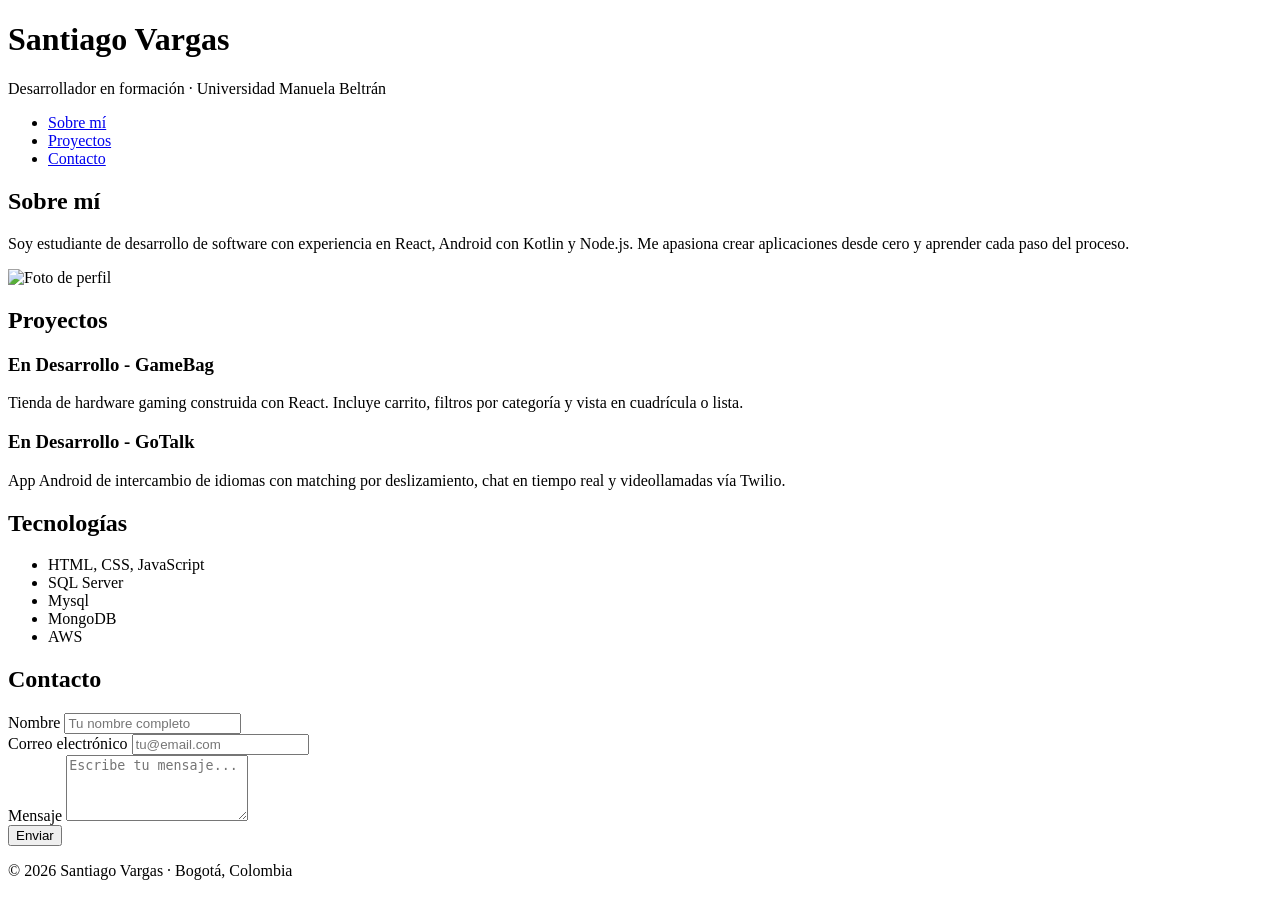
==== index.html @ e9a48e20 "fix: renombrar a index.html para GitHub Pages" ====
<!DOCTYPE html>
<html>
    <head>
        <meta charset="utf-8">
        <meta http-equiv="X-UA-Compatible" content="IE=edge">
        <title>Mi presentacion personal</title>
        <meta name="description" content="">
        <meta name="viewport" content="width=device-width, initial-scale=1">
        <link rel="stylesheet" href="style.css">
    </head>
    <body>
        <!-- SEMÁNTICA: Uso <header> en lugar de <div> para que los lectores 
     de pantalla identifiquen el encabezado de la página -->
        <header>
  <h1>Santiago Vargas</h1>
  <p>Desarrollador en formación · Universidad Manuela Beltrán</p>
</header>
<!-- ACCESIBILIDAD: aria-label en <nav> porque hay más de una zona 
     de navegación posible en la página -->
<nav aria-label="Menú principal">
  <ul>
    <li><a href="#sobre-mi">Sobre mí</a></li>
    <li><a href="#proyectos">Proyectos</a></li>
    <li><a href="#contacto">Contacto</a></li>
  </ul>
</nav>

<main>
  <section id="sobre-mi" aria-labelledby="titulo-sobre-mi">
    <h2 id="titulo-sobre-mi">Sobre mí</h2>
    <p>
      Soy estudiante de desarrollo de software con experiencia en React,
      Android con Kotlin y Node.js. Me apasiona crear aplicaciones desde
      cero y aprender cada paso del proceso.
    </p>
    <img
      src="assets/perfil.jpg"
      alt="Foto de perfil"
      width="200"
    />
  </section>

  <section id="proyectos" aria-labelledby="titulo-proyectos">
    <h2 id="titulo-proyectos">Proyectos</h2>

    <article>
      <h3>En Desarrollo - GameBag</h3>
      <p>
        Tienda de hardware gaming construida con React. Incluye carrito,
        filtros por categoría y vista en cuadrícula o lista.
      </p>
    </article>

    <article>
      <h3>En Desarrollo - GoTalk</h3>
      <p>
        App Android de intercambio de idiomas con matching por deslizamiento,
        chat en tiempo real y videollamadas vía Twilio.
      </p>
    </article>
  </section>

  <aside aria-label="Habilidades técnicas">
    <h2>Tecnologías</h2>
    <ul>
      <li>HTML, CSS, JavaScript</li>
      <li>SQL Server</li>
      <li>Mysql</li>
      <li>MongoDB</li>
      <li>AWS</li>
    </ul>
  </aside>

  <section id="contacto" aria-labelledby="titulo-contacto">
    <h2 id="titulo-contacto">Contacto</h2>
    <form action="#" method="post" novalidate>
      <div>
        <label for="nombre">Nombre</label>
        <input type="text" id="nombre" name="Eric Santiago Vargas Alfonso" required
               placeholder="Tu nombre completo" />
      </div>
      <div>
        <label for="email">Correo electrónico</label>
        <input type="email" id="email" name="email" required
               placeholder="tu@email.com" />
      </div>
      <div>
        <label for="mensaje">Mensaje</label>
        <textarea id="mensaje" name="mensaje" rows="4"
                  placeholder="Escribe tu mensaje..."></textarea>
      </div>
      <button type="submit" aria-label="Enviar formulario de contacto">
        Enviar
      </button>
    </form>
  </section>
</main>

<footer>
  <p>© 2026 Santiago Vargas · Bogotá, Colombia</p>
</footer>
    </body>
</html>
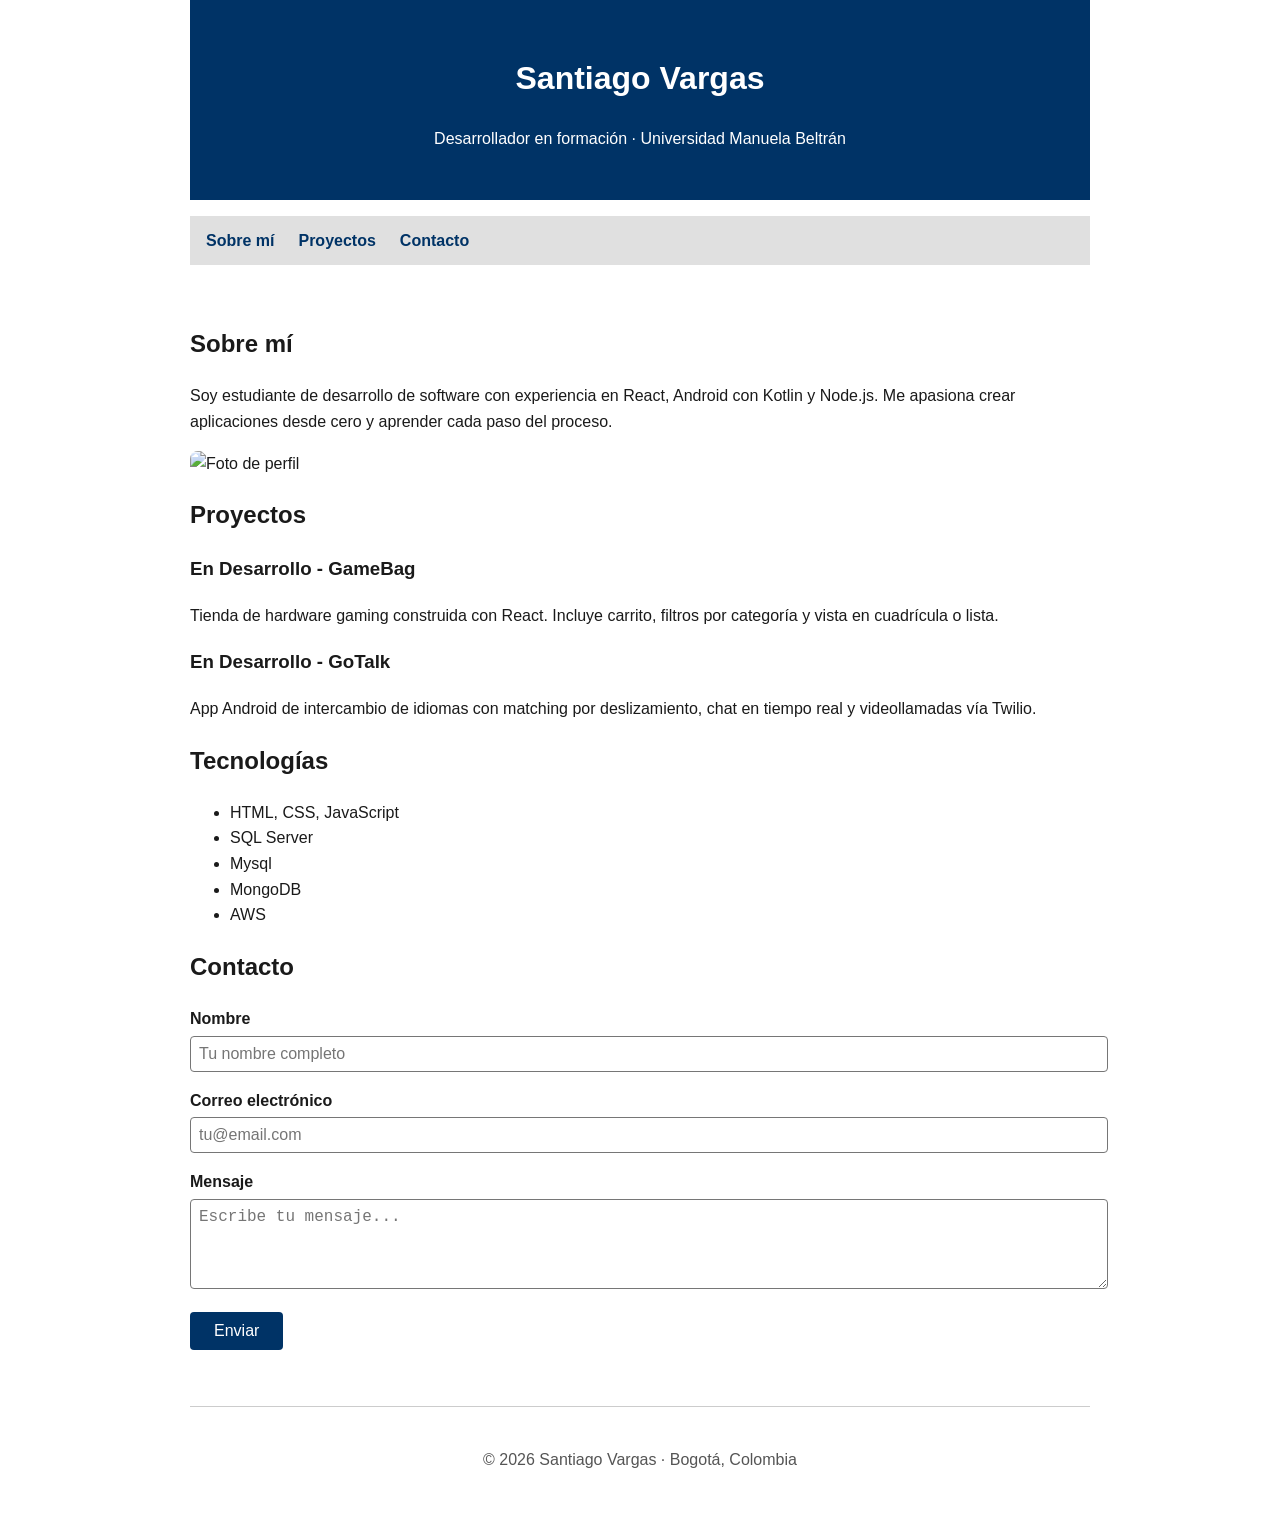
==== commit 504a3d8b: "fix: renombrar a index.html para GitHub Pages" ====
--- a/index.html
+++ b/index.html
@@ -6,7 +6,7 @@
         <title>Mi presentacion personal</title>
         <meta name="description" content="">
         <meta name="viewport" content="width=device-width, initial-scale=1">
-        <link rel="stylesheet" href="style.css">
+        <link rel="stylesheet" href="assets/style.css">
     </head>
     <body>
         <!-- SEMÁNTICA: Uso <header> en lugar de <div> para que los lectores 
--- a/assets/style.css
+++ b/assets/style.css
@@ -0,0 +1,92 @@
+/* Estilos base */
+body {
+  font-family: Arial, sans-serif;
+  font-size: 16px;
+  line-height: 1.6;
+  color: #1a1a1a;          /* texto oscuro — buen contraste */
+  background-color: #ffffff;
+  max-width: 900px;
+  margin: 0 auto;
+  padding: 0 1rem;
+}
+
+/* Encabezado */
+header {
+  background-color: #003366; /* azul oscuro — contraste alto con blanco */
+  color: #ffffff;
+  padding: 2rem;
+  text-align: center;
+}
+
+/* Navegación */
+nav ul {
+  list-style: none;
+  padding: 0;
+  display: flex;
+  gap: 1.5rem;
+  background-color: #e0e0e0;
+  padding: 0.75rem 1rem;
+}
+
+nav a {
+  color: #003366;
+  text-decoration: none;
+  font-weight: bold;
+}
+
+/* Visible al navegar con teclado — OBLIGATORIO para accesibilidad */
+a:focus,
+button:focus,
+input:focus,
+textarea:focus {
+  outline: 3px solid #0066cc;
+  outline-offset: 2px;
+}
+
+/* Contenido principal */
+main {
+  padding: 1.5rem 0;
+}
+
+img {
+  max-width: 100%;
+  border-radius: 8px;
+}
+
+/* Formulario */
+form div {
+  margin-bottom: 1rem;
+}
+
+label {
+  display: block;
+  font-weight: bold;
+  margin-bottom: 0.25rem;
+}
+
+input, textarea {
+  width: 100%;
+  padding: 0.5rem;
+  border: 1px solid #767676;
+  border-radius: 4px;
+  font-size: 1rem;
+}
+
+button {
+  background-color: #003366;
+  color: #ffffff;
+  padding: 0.6rem 1.5rem;
+  border: none;
+  border-radius: 4px;
+  font-size: 1rem;
+  cursor: pointer;
+}
+
+/* Pie de página */
+footer {
+  text-align: center;
+  padding: 1.5rem;
+  color: #555555;
+  border-top: 1px solid #cccccc;
+  margin-top: 2rem;
+}
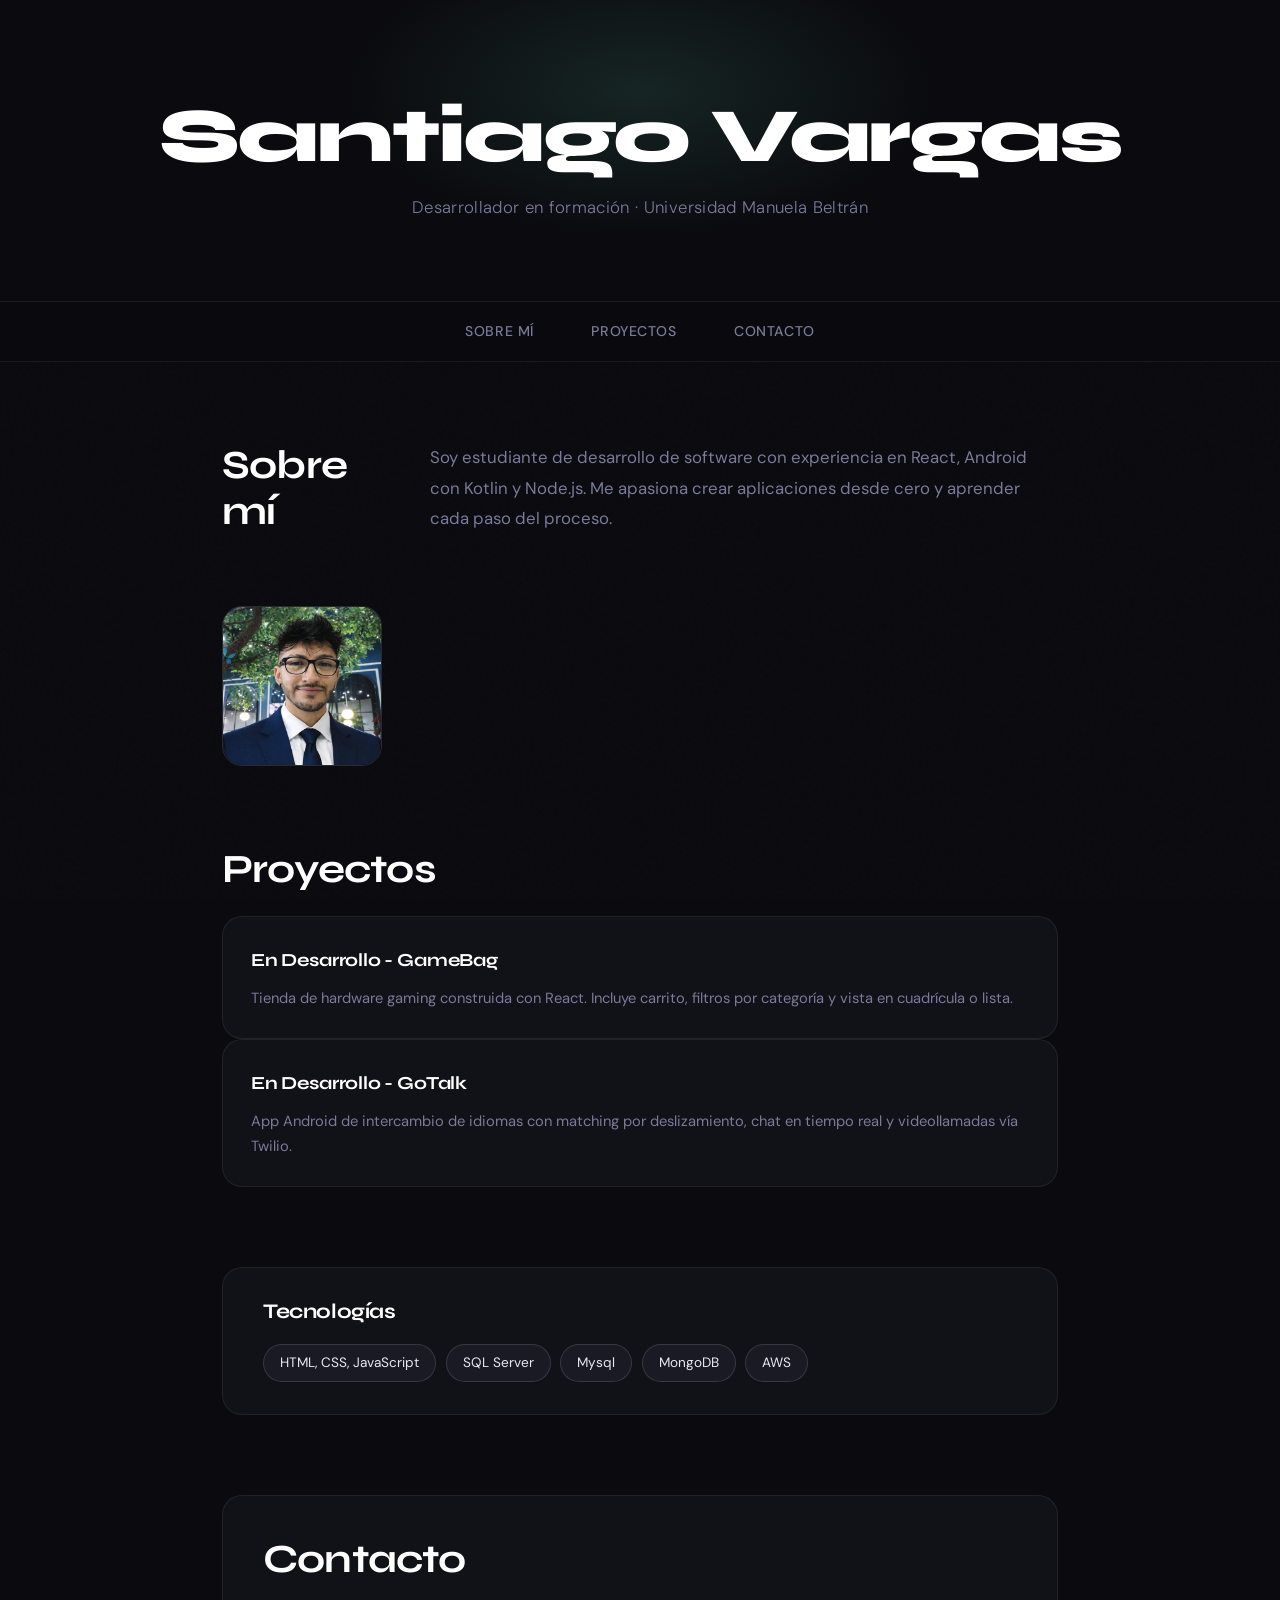
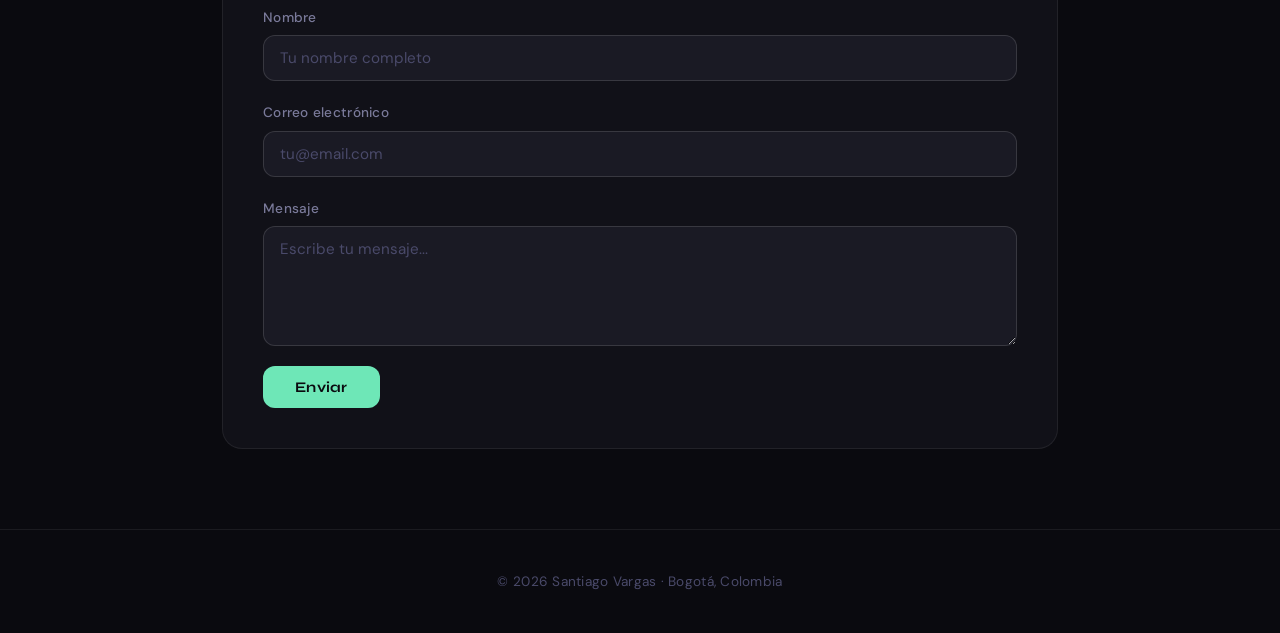
==== commit 26a0c4dd: "fix: renombrar a index.html para GitHub Pages" ====
--- a/index.html
+++ b/index.html
@@ -34,7 +34,7 @@
       cero y aprender cada paso del proceso.
     </p>
     <img
-      src="assets/perfil.jpg"
+      src="assets/perfil.jpeg"
       alt="Foto de perfil"
       width="200"
     />
--- a/assets/style.css
+++ b/assets/style.css
@@ -1,92 +1,507 @@
-/* Estilos base */
+@import url('https://fonts.googleapis.com/css2?family=Syne:wght@400;600;700;800&family=DM+Sans:ital,opsz,wght@0,9..40,300;0,9..40,400;0,9..40,500;1,9..40,300&display=swap');
+
+/* ── Variables ─────────────────────────────────────────── */
+:root {
+  --bg:        #0a0a0f;
+  --bg2:       #111118;
+  --bg3:       #1a1a24;
+  --border:    rgba(255,255,255,0.07);
+  --border2:   rgba(255,255,255,0.13);
+  --accent:    #6ee7b7;       /* verde menta */
+  --accent2:   #818cf8;       /* lavanda */
+  --text:      #e8e8f0;
+  --muted:     #7a7a9a;
+  --muted2:    #4a4a6a;
+  --white:     #ffffff;
+  --radius:    12px;
+  --radius-lg: 20px;
+  --font-head: 'Syne', sans-serif;
+  --font-body: 'DM Sans', sans-serif;
+  --transition: 0.25s cubic-bezier(0.4, 0, 0.2, 1);
+}
+
+/* ── Reset & base ───────────────────────────────────────── */
+*, *::before, *::after {
+  box-sizing: border-box;
+  margin: 0;
+  padding: 0;
+}
+
+html {
+  scroll-behavior: smooth;
+}
+
 body {
-  font-family: Arial, sans-serif;
+  font-family: var(--font-body);
   font-size: 16px;
-  line-height: 1.6;
-  color: #1a1a1a;          /* texto oscuro — buen contraste */
-  background-color: #ffffff;
+  line-height: 1.7;
+  color: var(--text);
+  background-color: var(--bg);
+  -webkit-font-smoothing: antialiased;
+}
+
+/* Grain overlay sutil */
+body::before {
+  content: '';
+  position: fixed;
+  inset: 0;
+  background-image: url("data:image/svg+xml,%3Csvg viewBox='0 0 256 256' xmlns='http://www.w3.org/2000/svg'%3E%3Cfilter id='noise'%3E%3CfeTurbulence type='fractalNoise' baseFrequency='0.9' numOctaves='4' stitchTiles='stitch'/%3E%3C/filter%3E%3Crect width='100%25' height='100%25' filter='url(%23noise)' opacity='0.04'/%3E%3C/svg%3E");
+  pointer-events: none;
+  z-index: 0;
+  opacity: 0.4;
+}
+
+/* ── Focus accesible ────────────────────────────────────── */
+a:focus-visible,
+button:focus-visible,
+input:focus-visible,
+textarea:focus-visible {
+  outline: 2px solid var(--accent);
+  outline-offset: 3px;
+  border-radius: 4px;
+}
+
+/* ── Header ─────────────────────────────────────────────── */
+header {
+  position: relative;
+  padding: 6rem 2rem 5rem;
+  text-align: center;
+  overflow: hidden;
+  background: var(--bg);
+  border-bottom: 1px solid var(--border);
+}
+
+/* Glow de fondo */
+header::after {
+  content: '';
+  position: absolute;
+  top: -60px;
+  left: 50%;
+  transform: translateX(-50%);
+  width: 600px;
+  height: 300px;
+  background: radial-gradient(ellipse, rgba(110,231,183,0.12) 0%, transparent 70%);
+  pointer-events: none;
+}
+
+header h1 {
+  font-family: var(--font-head);
+  font-size: clamp(2.8rem, 6vw, 5rem);
+  font-weight: 800;
+  letter-spacing: -0.03em;
+  color: var(--white);
+  line-height: 1.05;
+  position: relative;
+  z-index: 1;
+}
+
+/* Acento en el nombre */
+header h1 span {
+  color: var(--accent);
+}
+
+header p {
+  margin-top: 1rem;
+  font-size: 1.05rem;
+  color: var(--muted);
+  font-weight: 300;
+  letter-spacing: 0.02em;
+  position: relative;
+  z-index: 1;
+}
+
+/* Badge "disponible" */
+header .badge {
+  display: inline-flex;
+  align-items: center;
+  gap: 0.4rem;
+  margin-top: 1.5rem;
+  padding: 0.35rem 0.9rem;
+  background: rgba(110,231,183,0.1);
+  border: 1px solid rgba(110,231,183,0.25);
+  border-radius: 100px;
+  font-size: 0.8rem;
+  color: var(--accent);
+  font-weight: 500;
+  letter-spacing: 0.04em;
+  text-transform: uppercase;
+  position: relative;
+  z-index: 1;
+}
+
+header .badge::before {
+  content: '';
+  width: 6px;
+  height: 6px;
+  border-radius: 50%;
+  background: var(--accent);
+  animation: pulse 2s ease-in-out infinite;
+}
+
+@keyframes pulse {
+  0%, 100% { opacity: 1; transform: scale(1); }
+  50%       { opacity: 0.5; transform: scale(0.8); }
+}
+
+/* ── Nav ────────────────────────────────────────────────── */
+nav {
+  position: sticky;
+  top: 0;
+  z-index: 100;
+  background: rgba(10, 10, 15, 0.85);
+  backdrop-filter: blur(16px);
+  -webkit-backdrop-filter: blur(16px);
+  border-bottom: 1px solid var(--border);
+}
+
+nav ul {
+  list-style: none;
+  display: flex;
+  justify-content: center;
+  gap: 0;
   max-width: 900px;
   margin: 0 auto;
-  padding: 0 1rem;
-}
-
-/* Encabezado */
-header {
-  background-color: #003366; /* azul oscuro — contraste alto con blanco */
-  color: #ffffff;
-  padding: 2rem;
-  text-align: center;
-}
-
-/* Navegación */
-nav ul {
+}
+
+nav ul li a {
+  display: block;
+  padding: 1.1rem 1.8rem;
+  color: var(--muted);
+  text-decoration: none;
+  font-size: 0.88rem;
+  font-weight: 500;
+  letter-spacing: 0.04em;
+  text-transform: uppercase;
+  transition: color var(--transition);
+  position: relative;
+}
+
+nav ul li a::after {
+  content: '';
+  position: absolute;
+  bottom: 0;
+  left: 50%;
+  transform: translateX(-50%) scaleX(0);
+  width: 80%;
+  height: 2px;
+  background: var(--accent);
+  border-radius: 2px;
+  transition: transform var(--transition);
+}
+
+nav ul li a:hover {
+  color: var(--white);
+}
+
+nav ul li a:hover::after {
+  transform: translateX(-50%) scaleX(1);
+}
+
+/* ── Layout principal ───────────────────────────────────── */
+main {
+  max-width: 900px;
+  margin: 0 auto;
+  padding: 5rem 2rem;
+  display: flex;
+  flex-direction: column;
+  gap: 5rem;
+}
+
+/* ── Secciones ──────────────────────────────────────────── */
+section, aside {
+  position: relative;
+}
+
+/* Etiqueta de sección */
+.section-label {
+  display: inline-flex;
+  align-items: center;
+  gap: 0.5rem;
+  font-size: 0.75rem;
+  font-weight: 600;
+  letter-spacing: 0.1em;
+  text-transform: uppercase;
+  color: var(--accent);
+  margin-bottom: 1rem;
+}
+
+.section-label::before {
+  content: '';
+  display: block;
+  width: 20px;
+  height: 1px;
+  background: var(--accent);
+}
+
+h2 {
+  font-family: var(--font-head);
+  font-size: clamp(1.8rem, 3.5vw, 2.5rem);
+  font-weight: 700;
+  color: var(--white);
+  letter-spacing: -0.02em;
+  line-height: 1.15;
+  margin-bottom: 1.5rem;
+}
+
+/* ── Sobre mí ───────────────────────────────────────────── */
+#sobre-mi {
+  display: grid;
+  grid-template-columns: 1fr auto;
+  gap: 3rem;
+  align-items: start;
+}
+
+#sobre-mi .text-col {
+  display: flex;
+  flex-direction: column;
+}
+
+#sobre-mi p {
+  color: var(--muted);
+  font-size: 1.05rem;
+  line-height: 1.8;
+}
+
+#sobre-mi img {
+  width: 160px;
+  height: 160px;
+  object-fit: cover;
+  border-radius: var(--radius-lg);
+  border: 1px solid var(--border2);
+  filter: grayscale(20%);
+  transition: filter var(--transition), transform var(--transition);
+}
+
+#sobre-mi img:hover {
+  filter: grayscale(0%);
+  transform: scale(1.03);
+}
+
+/* ── Proyectos ──────────────────────────────────────────── */
+.projects-grid {
+  display: grid;
+  grid-template-columns: 1fr 1fr;
+  gap: 1.25rem;
+}
+
+article {
+  background: var(--bg2);
+  border: 1px solid var(--border);
+  border-radius: var(--radius-lg);
+  padding: 1.75rem;
+  transition: border-color var(--transition), transform var(--transition), background var(--transition);
+  position: relative;
+  overflow: hidden;
+}
+
+article::before {
+  content: '';
+  position: absolute;
+  top: 0;
+  left: 0;
+  right: 0;
+  height: 2px;
+  background: linear-gradient(90deg, var(--accent), var(--accent2));
+  opacity: 0;
+  transition: opacity var(--transition);
+}
+
+article:hover {
+  border-color: var(--border2);
+  transform: translateY(-4px);
+  background: var(--bg3);
+}
+
+article:hover::before {
+  opacity: 1;
+}
+
+/* Tag "En desarrollo" */
+article .tag {
+  display: inline-block;
+  padding: 0.2rem 0.65rem;
+  background: rgba(129,140,248,0.12);
+  border: 1px solid rgba(129,140,248,0.2);
+  border-radius: 100px;
+  font-size: 0.72rem;
+  font-weight: 500;
+  color: var(--accent2);
+  letter-spacing: 0.04em;
+  text-transform: uppercase;
+  margin-bottom: 0.85rem;
+}
+
+article h3 {
+  font-family: var(--font-head);
+  font-size: 1.15rem;
+  font-weight: 700;
+  color: var(--white);
+  margin-bottom: 0.6rem;
+  letter-spacing: -0.01em;
+}
+
+article p {
+  color: var(--muted);
+  font-size: 0.92rem;
+  line-height: 1.65;
+}
+
+/* ── Aside tecnologías ──────────────────────────────────── */
+aside {
+  background: var(--bg2);
+  border: 1px solid var(--border);
+  border-radius: var(--radius-lg);
+  padding: 2rem 2.5rem;
+}
+
+aside h2 {
+  font-size: 1.3rem;
+  margin-bottom: 1.25rem;
+}
+
+aside ul {
   list-style: none;
-  padding: 0;
   display: flex;
-  gap: 1.5rem;
-  background-color: #e0e0e0;
+  flex-wrap: wrap;
+  gap: 0.6rem;
+}
+
+aside ul li {
+  padding: 0.4rem 1rem;
+  background: var(--bg3);
+  border: 1px solid var(--border2);
+  border-radius: 100px;
+  font-size: 0.85rem;
+  color: var(--text);
+  font-weight: 400;
+  transition: border-color var(--transition), color var(--transition);
+}
+
+aside ul li:hover {
+  border-color: var(--accent);
+  color: var(--accent);
+}
+
+/* ── Formulario ─────────────────────────────────────────── */
+#contacto {
+  background: var(--bg2);
+  border: 1px solid var(--border);
+  border-radius: var(--radius-lg);
+  padding: 2.5rem;
+}
+
+form {
+  display: flex;
+  flex-direction: column;
+  gap: 1.25rem;
+  margin-top: 0.5rem;
+}
+
+form div {
+  display: flex;
+  flex-direction: column;
+  gap: 0.4rem;
+}
+
+label {
+  font-size: 0.85rem;
+  font-weight: 500;
+  color: var(--muted);
+  letter-spacing: 0.02em;
+}
+
+input, textarea {
+  background: var(--bg3);
+  border: 1px solid var(--border2);
+  border-radius: var(--radius);
   padding: 0.75rem 1rem;
-}
-
-nav a {
-  color: #003366;
-  text-decoration: none;
-  font-weight: bold;
-}
-
-/* Visible al navegar con teclado — OBLIGATORIO para accesibilidad */
-a:focus,
-button:focus,
-input:focus,
-textarea:focus {
-  outline: 3px solid #0066cc;
-  outline-offset: 2px;
-}
-
-/* Contenido principal */
-main {
-  padding: 1.5rem 0;
-}
-
-img {
-  max-width: 100%;
-  border-radius: 8px;
-}
-
-/* Formulario */
-form div {
-  margin-bottom: 1rem;
-}
-
-label {
-  display: block;
-  font-weight: bold;
-  margin-bottom: 0.25rem;
-}
-
-input, textarea {
+  font-size: 0.95rem;
+  font-family: var(--font-body);
+  color: var(--text);
+  transition: border-color var(--transition), background var(--transition);
   width: 100%;
-  padding: 0.5rem;
-  border: 1px solid #767676;
-  border-radius: 4px;
-  font-size: 1rem;
-}
-
-button {
-  background-color: #003366;
-  color: #ffffff;
-  padding: 0.6rem 1.5rem;
+}
+
+input::placeholder, textarea::placeholder {
+  color: var(--muted2);
+}
+
+input:hover, textarea:hover {
+  border-color: var(--border2);
+  background: rgba(255,255,255,0.04);
+}
+
+input:focus, textarea:focus {
+  outline: none;
+  border-color: var(--accent);
+  background: rgba(110,231,183,0.04);
+}
+
+textarea {
+  resize: vertical;
+  min-height: 120px;
+}
+
+button[type="submit"] {
+  align-self: flex-start;
+  padding: 0.75rem 2rem;
+  background: var(--accent);
+  color: #0a0a0f;
   border: none;
-  border-radius: 4px;
-  font-size: 1rem;
+  border-radius: var(--radius);
+  font-size: 0.92rem;
+  font-family: var(--font-head);
+  font-weight: 700;
+  letter-spacing: 0.02em;
   cursor: pointer;
-}
-
-/* Pie de página */
+  transition: opacity var(--transition), transform var(--transition);
+}
+
+button[type="submit"]:hover {
+  opacity: 0.88;
+  transform: translateY(-2px);
+}
+
+button[type="submit"]:active {
+  transform: translateY(0);
+}
+
+/* ── Footer ─────────────────────────────────────────────── */
 footer {
   text-align: center;
-  padding: 1.5rem;
-  color: #555555;
-  border-top: 1px solid #cccccc;
-  margin-top: 2rem;
+  padding: 2.5rem 2rem;
+  border-top: 1px solid var(--border);
+  color: var(--muted2);
+  font-size: 0.85rem;
+  letter-spacing: 0.02em;
+}
+
+/* ── Responsive ─────────────────────────────────────────── */
+@media (max-width: 680px) {
+  #sobre-mi {
+    grid-template-columns: 1fr;
+  }
+
+  #sobre-mi img {
+    width: 120px;
+    height: 120px;
+  }
+
+  .projects-grid {
+    grid-template-columns: 1fr;
+  }
+
+  nav ul {
+    gap: 0;
+  }
+
+  nav ul li a {
+    padding: 1rem 1.2rem;
+    font-size: 0.78rem;
+  }
+
+  main {
+    padding: 3rem 1.25rem;
+    gap: 3.5rem;
+  }
 }
